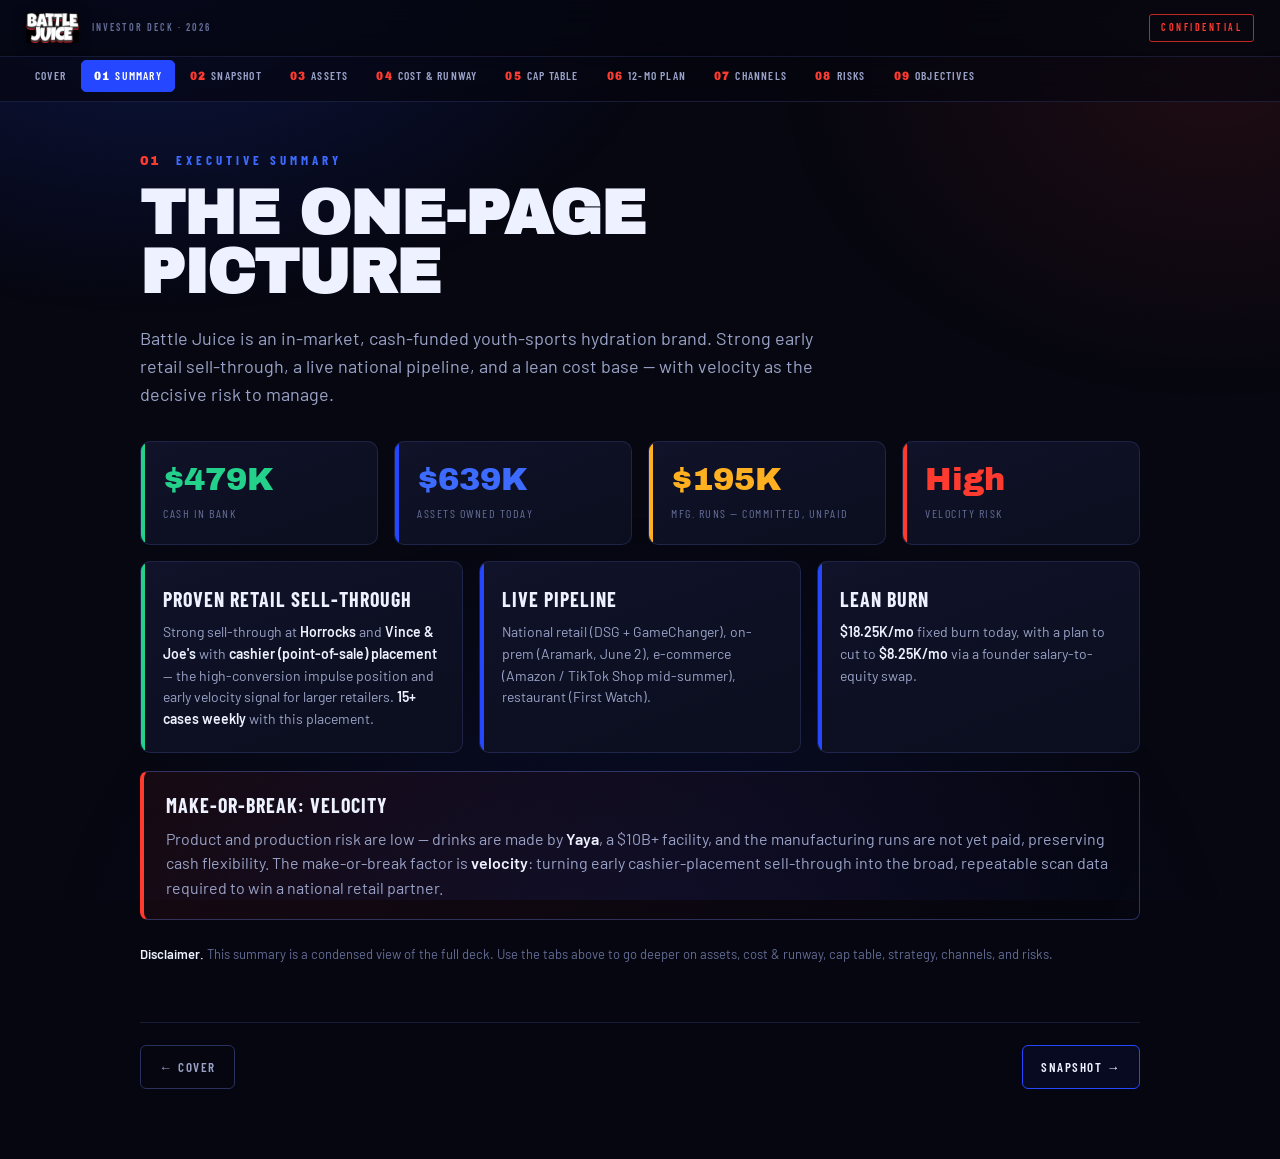
==== 01-summary.html @ b346c9bf "Add Battle Juice investor deck with branding and sell-through metrics. Multi-page static deck with u" ====
<!DOCTYPE html>
<html lang="en"><head><meta charset="UTF-8">
<meta name="viewport" content="width=device-width, initial-scale=1.0">
<meta name="description" content="Confidential investor overview for Battle Juice, Inc. — a cash-funded youth-sports hydration brand with early retail sell-through, a live national pipeline, and lean burn.">
<link rel="icon" href="assets/favicon.ico" sizes="any">
<link rel="icon" type="image/png" sizes="32x32" href="assets/favicon-32.png">
<link rel="icon" type="image/png" sizes="16x16" href="assets/favicon-16.png">
<link rel="apple-touch-icon" sizes="180x180" href="assets/apple-touch-icon.png">
<meta name="theme-color" content="#05060f">
<link rel="manifest" href="assets/site.webmanifest">
<meta property="og:type" content="website">
<meta property="og:site_name" content="Battle Juice">
<meta property="og:title" content="Battle Juice — Summary">
<meta property="og:description" content="Confidential investor overview for Battle Juice, Inc. — a cash-funded youth-sports hydration brand with early retail sell-through, a live national pipeline, and lean burn.">
<meta property="og:image" content="assets/og-image.png">
<meta property="og:image:width" content="1200">
<meta property="og:image:height" content="630">
<meta property="og:image:alt" content="Battle Juice investor deck — confidential overview of a cash-funded youth-sports hydration brand with early retail sell-through and national pipeline.">
<meta name="twitter:card" content="summary_large_image">
<meta name="twitter:title" content="Battle Juice — Summary">
<meta name="twitter:description" content="Confidential investor overview for Battle Juice, Inc. — a cash-funded youth-sports hydration brand with early retail sell-through, a live national pipeline, and lean burn.">
<meta name="twitter:image" content="assets/og-image.png">

<title>Battle Juice — Summary</title>
<link rel="preconnect" href="https://fonts.googleapis.com">
<link rel="preconnect" href="https://fonts.gstatic.com" crossorigin>
<link href="https://fonts.googleapis.com/css2?family=Archivo+Black&family=Barlow+Condensed:wght@500;600;700&family=Barlow:wght@400;500;600;700&display=swap" rel="stylesheet">
<link rel="stylesheet" href="styles.css">
</head><body>
<div class="topbar">
  <div class="brand-mini"><img class="bj-logo" src="assets/battle-juice-logo.png" alt="Battle Juice"><span class="tag">Investor Deck · 2026</span></div>
  <span class="confidential">Confidential</span>
</div>
<nav class="tabs"><a class="" href="index.html">Cover</a><a class="active" href="01-summary.html"><span class="n">01</span>Summary</a><a class="" href="02-snapshot.html"><span class="n">02</span>Snapshot</a><a class="" href="03-assets.html"><span class="n">03</span>Assets</a><a class="" href="04-cost.html"><span class="n">04</span>Cost & Runway</a><a class="" href="05-captable.html"><span class="n">05</span>Cap Table</a><a class="" href="06-strategy.html"><span class="n">06</span>12-Mo Plan</a><a class="" href="07-channels.html"><span class="n">07</span>Channels</a><a class="" href="08-risks.html"><span class="n">08</span>Risks</a><a class="" href="09-objectives.html"><span class="n">09</span>Objectives</a></nav>
<section class="page" id="01-summary">
  <div class="page-head"><span class="page-num">01</span><span class="kicker">Executive Summary</span></div>
  <h1>The one-page<br>picture</h1>
  <p class="lead">Battle Juice is an in-market, cash-funded youth-sports hydration brand. Strong early retail sell-through, a live national pipeline, and a lean cost base — with velocity as the decisive risk to manage.</p>

  <div class="grid g4" style="margin-top:24px">
    <div class="card good"><div class="stat green">$479K</div><div class="stat-label">Cash in bank</div></div>
    <div class="card"><div class="stat blue">$639K</div><div class="stat-label">Assets owned today</div></div>
    <div class="card warn"><div class="stat amber">$195K</div><div class="stat-label">Mfg. runs — committed, unpaid</div></div>
    <div class="card red"><div class="stat red">High</div><div class="stat-label">Velocity risk</div></div>
  </div>

  <div class="grid g3" style="margin-top:16px">
    <div class="card good">
      <h3>Proven retail sell-through</h3>
      <p style="margin:0;font-size:14px">Strong sell-through at <strong>Horrocks</strong> and <strong>Vince &amp; Joe's</strong> with <strong>cashier (point-of-sale) placement</strong> — the high-conversion impulse position and early velocity signal for larger retailers. <strong>15+ cases weekly</strong> with this placement.</p>
    </div>
    <div class="card">
      <h3>Live pipeline</h3>
      <p style="margin:0;font-size:14px">National retail (DSG + GameChanger), on-prem (Aramark, June 2), e-commerce (Amazon / TikTok Shop mid-summer), restaurant (First Watch).</p>
    </div>
    <div class="card">
      <h3>Lean burn</h3>
      <p style="margin:0;font-size:14px"><strong>$18.25K/mo</strong> fixed burn today, with a plan to cut to <strong>$8.25K/mo</strong> via a founder salary-to-equity swap.</p>
    </div>
  </div>

  <div class="callout" style="margin-top:18px">
    <h3>Make-or-break: velocity</h3>
    <p style="margin:0">Product and production risk are low — drinks are made by <strong>Yaya</strong>, a $10B+ facility, and the manufacturing runs are not yet paid, preserving cash flexibility. The make-or-break factor is <strong>velocity</strong>: turning early cashier-placement sell-through into the broad, repeatable scan data required to win a national retail partner.</p>
  </div>

  <p class="disclaimer" style="font-size:13px;color:var(--text-faint);margin-top:6px"><strong>Disclaimer.</strong> This summary is a condensed view of the full deck. Use the tabs above to go deeper on assets, cost &amp; runway, cap table, strategy, channels, and risks.</p>
<div class="pgflow"><a class="prev" href="index.html">← Cover</a><span class="spacer"></span><a class="next" href="02-snapshot.html">Snapshot →</a></div></section>
<script>
// active tab underline already set server-side; smooth anchor only
</script>
</body></html>
---- styles.css ----
/* ===== Battle Juice — Investor Deck shared styles ===== */
:root{
  --bj-blue:#2547ff;--bj-blue-bright:#3d6bff;--bj-blue-deep:#0a1c8c;
  --bj-red:#ff3b30;--bj-red-deep:#c4271f;--wdp-pink:#FF1C53;
  --ink:#05060f;--ink-2:#0b0e1e;--panel:#101329;--panel-2:#161a36;
  --line:rgba(120,140,255,.16);--line-strong:rgba(120,140,255,.32);
  --text:#eef1ff;--text-dim:#9aa3c7;--text-faint:#646d96;
  --good:#23d18b;--warn:#ffb020;--bad:#ff5a52;--maxw:1080px;
}
*{box-sizing:border-box;margin:0;padding:0}
html{scroll-behavior:smooth}
body{
  font-family:'Barlow',system-ui,sans-serif;background:var(--ink);color:var(--text);
  line-height:1.55;-webkit-font-smoothing:antialiased;overflow-x:hidden;min-height:100vh;
}
body::before{content:"";position:fixed;inset:0;z-index:0;pointer-events:none;
  background:
    radial-gradient(900px 600px at 12% -5%, rgba(37,71,255,.22), transparent 60%),
    radial-gradient(800px 600px at 95% 8%, rgba(255,59,48,.10), transparent 55%),
    radial-gradient(1000px 800px at 50% 110%, rgba(37,71,255,.12), transparent 60%);}
body::after{content:"";position:fixed;inset:0;z-index:0;pointer-events:none;opacity:.5;
  background-image:url("data:image/svg+xml,%3Csvg xmlns='http://www.w3.org/2000/svg' width='120' height='120'%3E%3Cfilter id='n'%3E%3CfeTurbulence type='fractalNoise' baseFrequency='.9' numOctaves='2' stitchTiles='stitch'/%3E%3C/filter%3E%3Crect width='100%25' height='100%25' filter='url(%23n)' opacity='.04'/%3E%3C/svg%3E");}

/* top bar */
.topbar{position:fixed;top:0;left:0;right:0;z-index:50;display:flex;align-items:center;justify-content:space-between;
  padding:13px 26px;background:rgba(5,6,15,.78);backdrop-filter:blur(14px);border-bottom:1px solid var(--line);}
.brand-mini{display:flex;align-items:center;gap:13px}
.brand-mini .bj-logo{height:30px;width:auto;display:block;filter:drop-shadow(0 2px 6px rgba(0,0,0,.5))}
.brand-mini .mark{font-family:'Archivo Black',sans-serif;font-size:17px;letter-spacing:-.5px;line-height:.85;
  color:var(--bj-blue-bright);text-shadow:2px 2px 0 var(--bj-blue-deep), 3px 3px 0 var(--bj-red);transform:skewX(-6deg);}
.brand-mini .tag{font-family:'Barlow Condensed',sans-serif;font-weight:600;text-transform:uppercase;letter-spacing:2px;font-size:10px;color:var(--text-faint);}
.confidential{font-family:'Barlow Condensed',sans-serif;font-weight:600;text-transform:uppercase;letter-spacing:2.5px;font-size:10px;
  color:var(--bj-red);border:1px solid var(--bj-red-deep);padding:5px 11px;border-radius:3px;}

/* page tab nav */
.tabs{position:fixed;top:51px;left:0;right:0;z-index:49;display:flex;gap:2px;flex-wrap:wrap;
  padding:9px 22px;background:rgba(5,6,15,.62);backdrop-filter:blur(10px);border-bottom:1px solid var(--line);}
.tabs a{font-family:'Barlow Condensed',sans-serif;font-weight:600;text-transform:uppercase;letter-spacing:1.2px;
  font-size:11.5px;color:var(--text-dim);text-decoration:none;padding:6px 12px;border-radius:5px;border:1px solid transparent;transition:all .2s;}
.tabs a:hover{color:var(--text);background:rgba(37,71,255,.08);border-color:var(--line)}
.tabs a.active{color:#fff;background:var(--bj-blue);border-color:var(--bj-blue)}
.tabs a .n{color:var(--bj-red);margin-right:5px;font-family:'Archivo Black',sans-serif;font-size:10px}
.tabs a.active .n{color:#fff}

/* shell */
.page{position:relative;z-index:1;max-width:var(--maxw);margin:0 auto;padding:150px 40px 70px;min-height:100vh;
  display:flex;flex-direction:column;justify-content:center;}
.page-head{display:flex;align-items:baseline;gap:16px;margin-bottom:8px}
.page-num{font-family:'Archivo Black',sans-serif;font-size:13px;color:var(--bj-red);letter-spacing:1px;}
.kicker{font-family:'Barlow Condensed',sans-serif;font-weight:700;text-transform:uppercase;letter-spacing:4px;font-size:13px;color:var(--bj-blue-bright);}
h1{font-family:'Archivo Black',sans-serif;font-size:clamp(34px,5.5vw,62px);line-height:.95;letter-spacing:-1px;margin:6px 0 22px;text-transform:uppercase;}
h2{font-family:'Archivo Black',sans-serif;font-size:clamp(26px,3.6vw,40px);line-height:1;letter-spacing:-.5px;margin:0 0 18px;text-transform:uppercase;}
h3{font-family:'Barlow Condensed',sans-serif;font-weight:700;font-size:20px;text-transform:uppercase;letter-spacing:1px;margin:0 0 6px;color:var(--text);}
.lead{font-size:18px;color:var(--text-dim);max-width:680px;margin-bottom:8px}
p{color:var(--text-dim);margin-bottom:12px}
strong{color:var(--text);font-weight:600}
.accent{color:var(--bj-blue-bright)}.accent-red{color:var(--bj-red)}

/* page footer nav (prev/next) */
.pgflow{display:flex;justify-content:space-between;align-items:center;margin-top:46px;padding-top:22px;border-top:1px solid var(--line);gap:14px}
.pgflow a{font-family:'Barlow Condensed',sans-serif;font-weight:600;text-transform:uppercase;letter-spacing:1.5px;font-size:13px;
  color:var(--text-dim);text-decoration:none;padding:11px 18px;border:1px solid var(--line-strong);border-radius:6px;transition:all .2s;}
.pgflow a:hover{color:#fff;border-color:var(--bj-blue);background:rgba(37,71,255,.1)}
.pgflow a.next{color:var(--text);border-color:var(--bj-blue);background:rgba(37,71,255,.08)}
.pgflow .spacer{flex:1}

/* cover */
.cover{text-align:center;align-items:center;min-height:100vh;padding-top:170px;}
.cover-logo{width:min(680px,86vw);height:auto;display:block;margin:0 auto;filter:drop-shadow(0 16px 40px rgba(255,59,48,.22)) drop-shadow(0 6px 18px rgba(0,0,0,.6));}
.logo-word{font-family:'Archivo Black',sans-serif;line-height:.82;letter-spacing:-2px;text-transform:uppercase;transform:skewX(-7deg);
  color:var(--bj-blue-bright);text-shadow:4px 4px 0 var(--bj-blue-deep),6px 6px 0 var(--bj-blue-deep),9px 9px 0 var(--bj-red),11px 11px 0 var(--bj-red-deep);}
.logo-word .l1,.logo-word .l2{font-size:clamp(54px,11vw,128px);display:block}
.cover-sub{font-family:'Barlow Condensed',sans-serif;font-weight:600;text-transform:uppercase;letter-spacing:6px;font-size:clamp(13px,2vw,18px);color:var(--text-dim);margin-top:28px;}
.cover-meta{margin-top:50px;display:grid;grid-template-columns:repeat(4,1fr);border:1px solid var(--line);border-radius:6px;overflow:hidden;max-width:820px;width:100%;}
.cover-meta div{padding:18px 22px;border-right:1px solid var(--line);font-family:'Barlow Condensed',sans-serif;}
.cover-meta div:last-child{border-right:none}
.cover-meta .ml{font-size:11px;text-transform:uppercase;letter-spacing:2px;color:var(--text-faint)}
.cover-meta .mv{font-size:18px;color:var(--text);font-weight:600;margin-top:3px}
.wdp-badge{margin-top:40px;display:flex;flex-direction:column;align-items:center;gap:10px}
.wdp-badge .lbl{font-family:'Barlow Condensed',sans-serif;text-transform:uppercase;letter-spacing:3px;font-size:11px;color:var(--text-faint)}
.wdp-badge img{width:min(340px,72vw);height:auto;filter:drop-shadow(0 6px 18px rgba(255,28,83,.3))}

/* cards / grids */
.grid{display:grid;gap:16px}
.g2{grid-template-columns:repeat(2,1fr)}.g3{grid-template-columns:repeat(3,1fr)}.g4{grid-template-columns:repeat(4,1fr)}
.card{background:linear-gradient(160deg,var(--panel),var(--ink-2));border:1px solid var(--line);border-radius:10px;padding:22px;position:relative;overflow:hidden;transition:transform .25s,border-color .25s;}
.card:hover{transform:translateY(-3px);border-color:var(--line-strong)}
.card::before{content:"";position:absolute;top:0;left:0;width:4px;height:100%;background:var(--bj-blue);}
.card.red::before{background:var(--bj-red)}.card.good::before{background:var(--good)}.card.warn::before{background:var(--warn)}
.stat{font-family:'Archivo Black',sans-serif;font-size:32px;line-height:1;color:var(--text)}
.stat.blue{color:var(--bj-blue-bright)}.stat.red{color:var(--bj-red)}.stat.green{color:var(--good)}.stat.amber{color:var(--warn)}
.stat-label{font-family:'Barlow Condensed',sans-serif;text-transform:uppercase;letter-spacing:1.5px;font-size:12px;color:var(--text-faint);margin-top:8px}

/* ledger table */
.ledger{width:100%;border-collapse:collapse;margin-top:8px}
.ledger th{text-align:left;font-family:'Barlow Condensed',sans-serif;text-transform:uppercase;letter-spacing:1.5px;font-size:12px;color:var(--bj-blue-bright);padding:12px 14px;border-bottom:2px solid var(--line-strong);}
.ledger th.r,.ledger td.r{text-align:right;font-variant-numeric:tabular-nums}
.ledger td{padding:13px 14px;border-bottom:1px solid var(--line);color:var(--text-dim);font-size:15px}
.ledger td strong{color:var(--text)}
.ledger tr:hover td{background:rgba(37,71,255,.05)}
.ledger .total td{border-top:2px solid var(--bj-blue);border-bottom:none;font-family:'Archivo Black',sans-serif;color:var(--text);font-size:17px;padding-top:16px;}
.ledger .total td.r{color:var(--bj-blue-bright)}
.ledger .subtot td{border-top:1px dashed var(--line-strong);font-weight:600;color:var(--text)}
.ledger .subtot td.r{color:var(--warn)}
.tag-pill{display:inline-block;font-family:'Barlow Condensed',sans-serif;text-transform:uppercase;letter-spacing:1px;font-size:11px;font-weight:600;padding:3px 9px;border-radius:20px;}
.pill-cash{background:rgba(35,209,139,.14);color:var(--good)}
.pill-phys{background:rgba(37,71,255,.16);color:var(--bj-blue-bright)}
.pill-inv{background:rgba(255,176,32,.14);color:var(--warn)}
.pill-commit{background:rgba(255,59,48,.14);color:var(--bj-red)}

/* risk meter */
.risk{display:flex;align-items:center;gap:14px;margin-top:10px}
.risk-bar{flex:1;height:8px;border-radius:8px;background:var(--panel-2);overflow:hidden}
.risk-fill{height:100%;border-radius:8px}
.risk-lvl{font-family:'Barlow Condensed',sans-serif;text-transform:uppercase;letter-spacing:1.5px;font-size:12px;font-weight:700;min-width:74px;text-align:right}
.lo .risk-fill{width:14%;background:var(--good)}.lo .risk-lvl{color:var(--good)}
.lomed .risk-fill{width:34%;background:#7fd14b}.lomed .risk-lvl{color:#7fd14b}
.med .risk-fill{width:55%;background:var(--warn)}.med .risk-lvl{color:var(--warn)}
.medhi .risk-fill{width:72%;background:#ff8a3d}.medhi .risk-lvl{color:#ff8a3d}
.hi .risk-fill{width:90%;background:var(--bad)}.hi .risk-lvl{color:var(--bad)}

/* timeline */
.timeline{position:relative;margin-top:20px;padding-left:6px}
.tl-item{position:relative;padding:0 0 26px 38px;border-left:2px solid var(--line-strong)}
.tl-item:last-child{border-left-color:transparent}
.tl-dot{position:absolute;left:-9px;top:2px;width:16px;height:16px;border-radius:50%;background:var(--bj-blue);border:3px solid var(--ink);box-shadow:0 0 0 2px var(--bj-blue)}
.tl-item.red .tl-dot{background:var(--bj-red);box-shadow:0 0 0 2px var(--bj-red)}
.tl-when{font-family:'Barlow Condensed',sans-serif;text-transform:uppercase;letter-spacing:2px;font-size:12px;color:var(--bj-red);font-weight:700}
.tl-title{font-family:'Barlow Condensed',sans-serif;font-weight:700;font-size:19px;text-transform:uppercase;letter-spacing:.5px;margin:2px 0 4px}

/* chips */
.chips{display:flex;flex-wrap:wrap;gap:9px;margin-top:14px}
.chip{font-family:'Barlow Condensed',sans-serif;font-weight:600;text-transform:uppercase;letter-spacing:1px;font-size:13px;padding:8px 14px;border-radius:5px;border:1px solid var(--line-strong);background:var(--panel);color:var(--text-dim);transition:all .2s;}
.chip:hover{border-color:var(--bj-blue);color:var(--text);background:rgba(37,71,255,.08)}
.chip.hot{border-color:var(--bj-red-deep);color:var(--bj-red)}
.chip.live{border-color:var(--good);color:var(--good)}

.callout{border:1px solid var(--line-strong);border-left:4px solid var(--bj-red);background:linear-gradient(120deg,rgba(255,59,48,.07),transparent);border-radius:8px;padding:18px 22px;margin:18px 0;}
.callout.blue{border-left-color:var(--bj-blue);background:linear-gradient(120deg,rgba(37,71,255,.08),transparent)}
.callout.good{border-left-color:var(--good);background:linear-gradient(120deg,rgba(35,209,139,.08),transparent)}
.callout h3{margin-bottom:6px}

ul.clean{list-style:none;margin-top:10px}
ul.clean li{position:relative;padding:7px 0 7px 26px;color:var(--text-dim);border-bottom:1px solid var(--line)}
ul.clean li:last-child{border-bottom:none}
ul.clean li::before{content:"";position:absolute;left:0;top:15px;width:9px;height:9px;background:var(--bj-blue);transform:rotate(45deg)}
ul.clean li strong{color:var(--text)}

.divider-num{font-family:'Archivo Black',sans-serif;font-size:clamp(80px,16vw,200px);line-height:.8;color:transparent;-webkit-text-stroke:2px var(--line-strong);position:absolute;right:30px;top:130px;z-index:0;pointer-events:none;user-select:none;}

.docfoot{position:relative;z-index:1;text-align:center;padding:40px 40px 60px;border-top:1px solid var(--line);}
.docfoot .mark{font-family:'Archivo Black',sans-serif;font-size:24px;color:var(--bj-blue-bright);text-shadow:2px 2px 0 var(--bj-blue-deep),4px 4px 0 var(--bj-red);transform:skewX(-6deg);display:inline-block;margin-bottom:12px;}
.docfoot .foot-logo{height:46px;width:auto;display:inline-block;margin-bottom:14px;filter:drop-shadow(0 4px 12px rgba(0,0,0,.5))}
.docfoot p{font-size:12px;color:var(--text-faint);max-width:640px;margin:0 auto 8px}

@media(max-width:760px){
  .g2,.g3,.g4{grid-template-columns:1fr}
  .page{padding:170px 20px 60px}
  .cover-meta{grid-template-columns:1fr}
  .cover-meta div{border-right:none;border-bottom:1px solid var(--line)}
  .tabs{overflow-x:auto;flex-wrap:nowrap;white-space:nowrap}
}
@media print{
  .topbar,.tabs,.pgflow{display:none}
  .page{min-height:auto;padding:40px 30px;page-break-after:always}
  body::before,body::after{display:none}
}
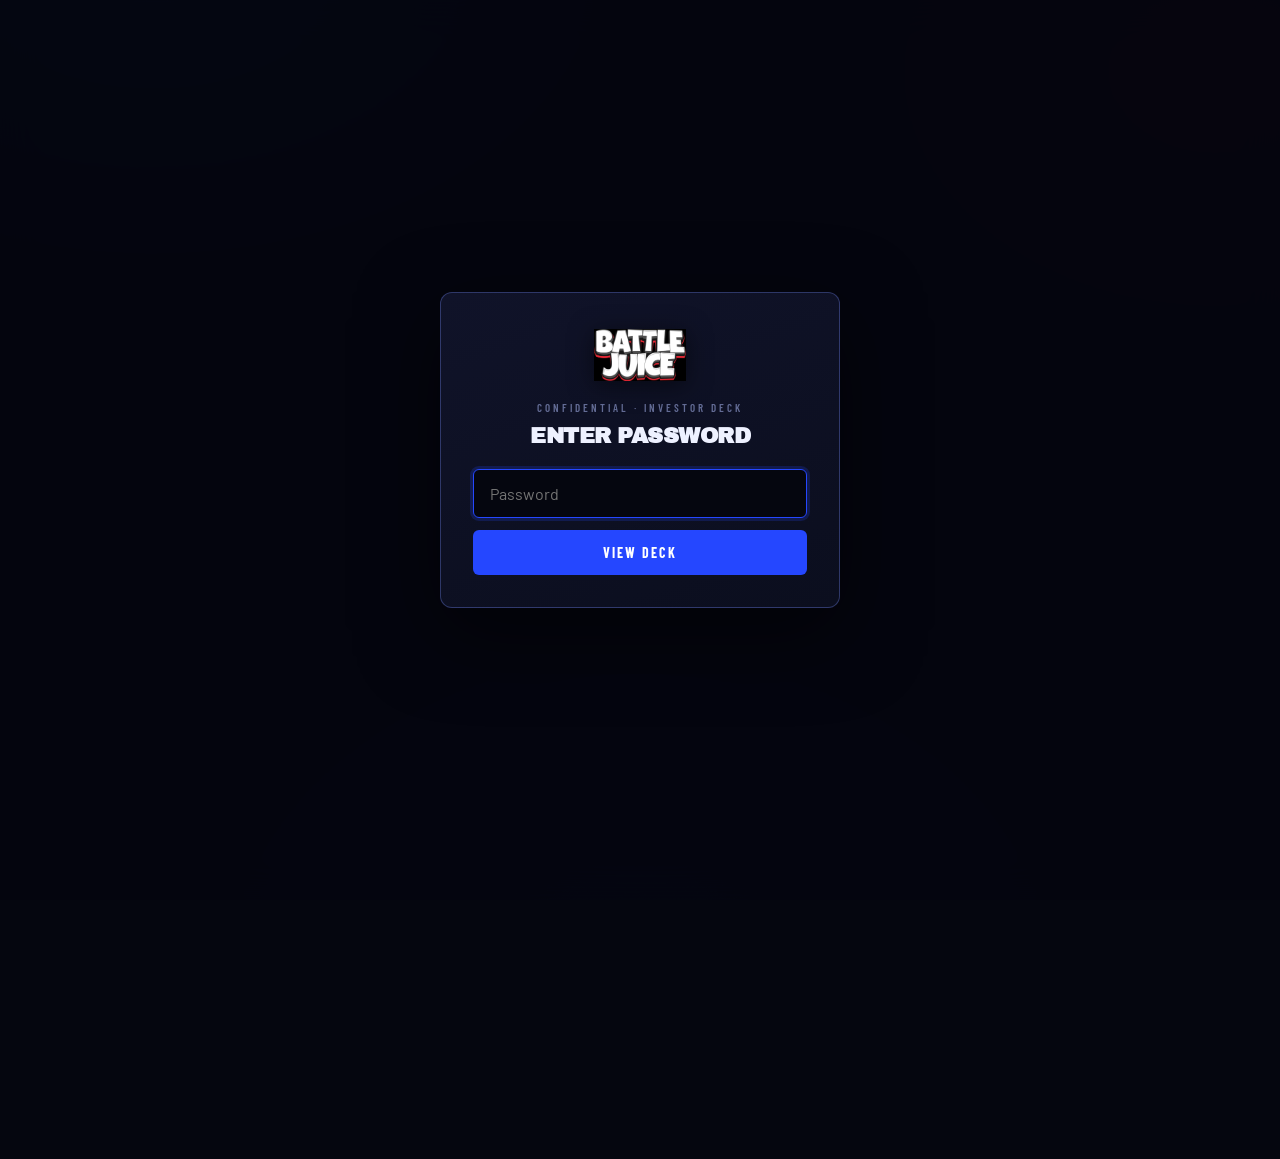
==== commit 976bed5c: "Add password gate for confidential deck access. Session-based unlock persists across pages; password" ====
--- a/01-summary.html
+++ b/01-summary.html
@@ -9,23 +9,25 @@
 <meta name="theme-color" content="#05060f">
 <link rel="manifest" href="assets/site.webmanifest">
 <meta property="og:type" content="website">
+<meta property="og:url" content="https://adventurini.github.io/battle-juice-deck/01-summary.html">
 <meta property="og:site_name" content="Battle Juice">
 <meta property="og:title" content="Battle Juice — Summary">
 <meta property="og:description" content="Confidential investor overview for Battle Juice, Inc. — a cash-funded youth-sports hydration brand with early retail sell-through, a live national pipeline, and lean burn.">
-<meta property="og:image" content="assets/og-image.png">
+<meta property="og:image" content="https://adventurini.github.io/battle-juice-deck/assets/og-image.png">
 <meta property="og:image:width" content="1200">
 <meta property="og:image:height" content="630">
 <meta property="og:image:alt" content="Battle Juice investor deck — confidential overview of a cash-funded youth-sports hydration brand with early retail sell-through and national pipeline.">
 <meta name="twitter:card" content="summary_large_image">
 <meta name="twitter:title" content="Battle Juice — Summary">
 <meta name="twitter:description" content="Confidential investor overview for Battle Juice, Inc. — a cash-funded youth-sports hydration brand with early retail sell-through, a live national pipeline, and lean burn.">
-<meta name="twitter:image" content="assets/og-image.png">
+<meta name="twitter:image" content="https://adventurini.github.io/battle-juice-deck/assets/og-image.png">
 
 <title>Battle Juice — Summary</title>
 <link rel="preconnect" href="https://fonts.googleapis.com">
 <link rel="preconnect" href="https://fonts.gstatic.com" crossorigin>
 <link href="https://fonts.googleapis.com/css2?family=Archivo+Black&family=Barlow+Condensed:wght@500;600;700&family=Barlow:wght@400;500;600;700&display=swap" rel="stylesheet">
 <link rel="stylesheet" href="styles.css">
+<script src="gate.js"></script>
 </head><body>
 <div class="topbar">
   <div class="brand-mini"><img class="bj-logo" src="assets/battle-juice-logo.png" alt="Battle Juice"><span class="tag">Investor Deck · 2026</span></div>
--- a/styles.css
+++ b/styles.css
@@ -160,6 +160,21 @@
   .cover-meta div{border-right:none;border-bottom:1px solid var(--line)}
   .tabs{overflow-x:auto;flex-wrap:nowrap;white-space:nowrap}
 }
+/* password gate */
+html.gate-locked body{overflow:hidden}
+html.gate-locked body > :not(#deck-gate){visibility:hidden}
+#deck-gate{position:fixed;inset:0;z-index:9999;display:flex;align-items:center;justify-content:center;padding:24px;background:rgba(5,6,15,.92);backdrop-filter:blur(18px)}
+.gate-panel{width:min(400px,100%);text-align:center;padding:36px 32px 32px;border:1px solid var(--line-strong);border-radius:12px;background:linear-gradient(160deg,var(--panel),var(--ink-2));box-shadow:0 24px 80px rgba(0,0,0,.55)}
+.gate-logo{height:52px;width:auto;margin:0 auto 18px;display:block;filter:drop-shadow(0 4px 12px rgba(0,0,0,.5))}
+.gate-kicker{font-family:'Barlow Condensed',sans-serif;font-weight:600;text-transform:uppercase;letter-spacing:3px;font-size:11px;color:var(--text-faint);margin:0 0 8px}
+.gate-title{font-family:'Archivo Black',sans-serif;font-size:22px;text-transform:uppercase;letter-spacing:-.5px;margin:0 0 22px;color:var(--text)}
+#deck-gate-form{display:flex;flex-direction:column;gap:12px}
+#deck-gate-input{font-family:'Barlow',sans-serif;font-size:16px;padding:14px 16px;border-radius:6px;border:1px solid var(--line-strong);background:var(--ink);color:var(--text);outline:none}
+#deck-gate-input:focus{border-color:var(--bj-blue);box-shadow:0 0 0 3px rgba(37,71,255,.2)}
+#deck-gate-form button{font-family:'Barlow Condensed',sans-serif;font-weight:700;text-transform:uppercase;letter-spacing:2px;font-size:14px;padding:14px;border:none;border-radius:6px;background:var(--bj-blue);color:#fff;cursor:pointer;transition:background .2s}
+#deck-gate-form button:hover{background:var(--bj-blue-bright)}
+.gate-error{margin:0;font-size:13px;color:var(--bj-red)}
+
 @media print{
   .topbar,.tabs,.pgflow{display:none}
   .page{min-height:auto;padding:40px 30px;page-break-after:always}
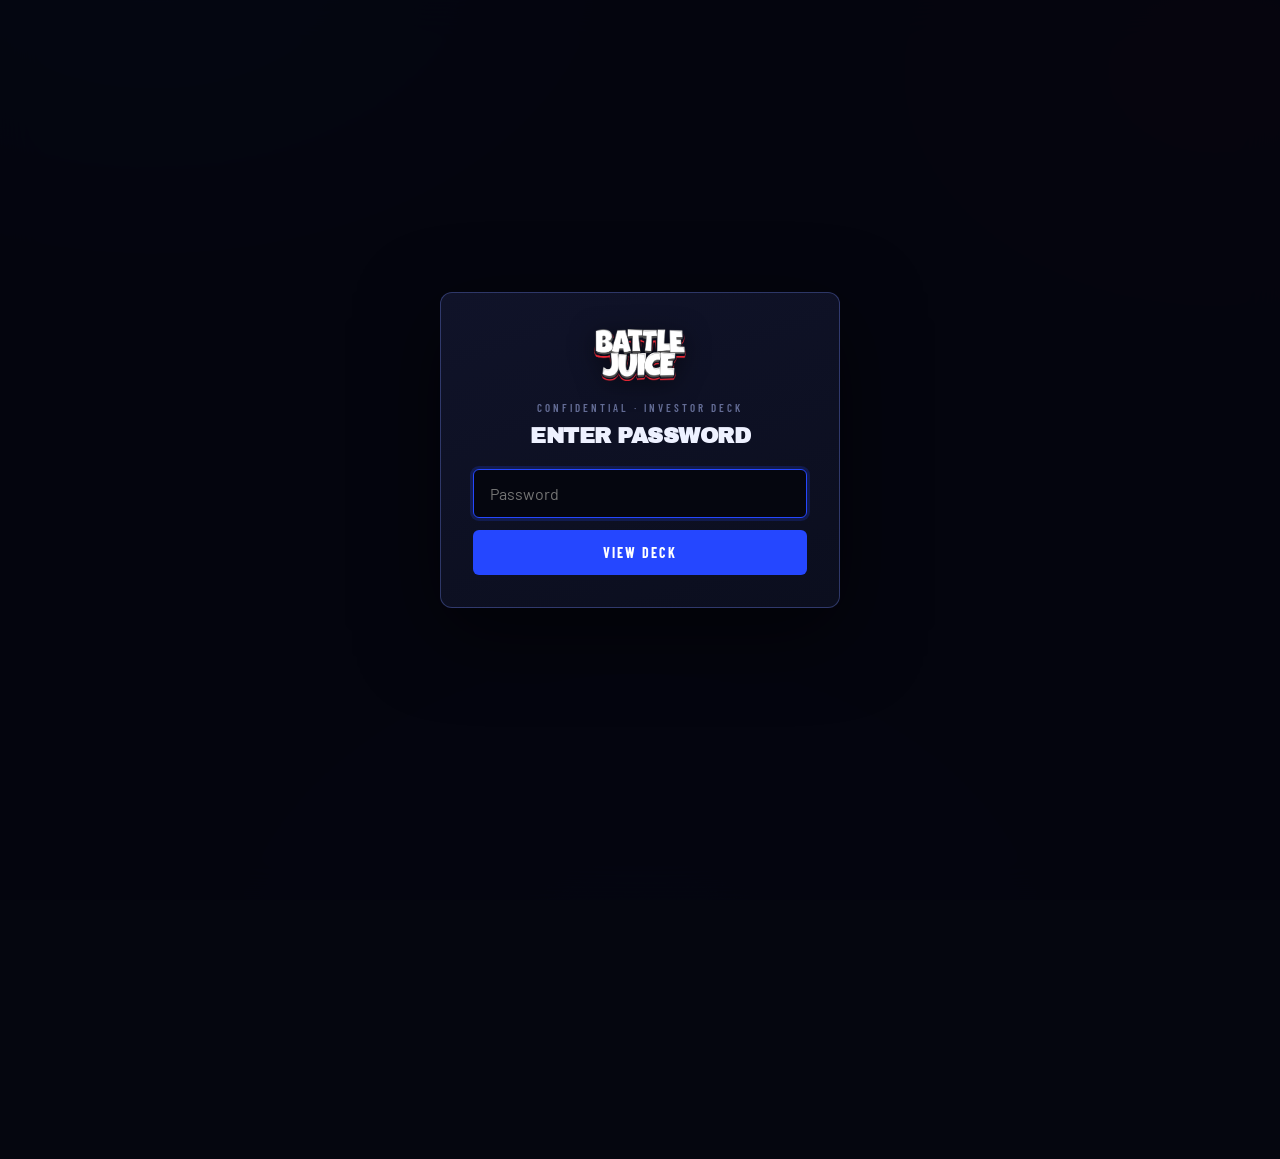
==== commit d424ee05: "Fix OG preview logo: composite transparent PNG on gradient. Improve background removal with flood-fi" ====
--- a/01-summary.html
+++ b/01-summary.html
@@ -9,18 +9,18 @@
 <meta name="theme-color" content="#05060f">
 <link rel="manifest" href="assets/site.webmanifest">
 <meta property="og:type" content="website">
-<meta property="og:url" content="https://adventurini.github.io/battle-juice-deck/01-summary.html">
+<meta property="og:url" content="https://battle-juice-deck.vercel.app/01-summary.html">
 <meta property="og:site_name" content="Battle Juice">
 <meta property="og:title" content="Battle Juice — Summary">
 <meta property="og:description" content="Confidential investor overview for Battle Juice, Inc. — a cash-funded youth-sports hydration brand with early retail sell-through, a live national pipeline, and lean burn.">
-<meta property="og:image" content="https://adventurini.github.io/battle-juice-deck/assets/og-image.png">
+<meta property="og:image" content="https://battle-juice-deck.vercel.app/assets/og-image.png">
 <meta property="og:image:width" content="1200">
 <meta property="og:image:height" content="630">
 <meta property="og:image:alt" content="Battle Juice investor deck — confidential overview of a cash-funded youth-sports hydration brand with early retail sell-through and national pipeline.">
 <meta name="twitter:card" content="summary_large_image">
 <meta name="twitter:title" content="Battle Juice — Summary">
 <meta name="twitter:description" content="Confidential investor overview for Battle Juice, Inc. — a cash-funded youth-sports hydration brand with early retail sell-through, a live national pipeline, and lean burn.">
-<meta name="twitter:image" content="https://adventurini.github.io/battle-juice-deck/assets/og-image.png">
+<meta name="twitter:image" content="https://battle-juice-deck.vercel.app/assets/og-image.png">
 
 <title>Battle Juice — Summary</title>
 <link rel="preconnect" href="https://fonts.googleapis.com">
--- a/styles.css
+++ b/styles.css
@@ -76,8 +76,7 @@
 .cover-meta div:last-child{border-right:none}
 .cover-meta .ml{font-size:11px;text-transform:uppercase;letter-spacing:2px;color:var(--text-faint)}
 .cover-meta .mv{font-size:18px;color:var(--text);font-weight:600;margin-top:3px}
-.wdp-badge{margin-top:40px;display:flex;flex-direction:column;align-items:center;gap:10px}
-.wdp-badge .lbl{font-family:'Barlow Condensed',sans-serif;text-transform:uppercase;letter-spacing:3px;font-size:11px;color:var(--text-faint)}
+.wdp-badge{margin-top:40px;display:flex;justify-content:center}
 .wdp-badge img{width:min(340px,72vw);height:auto;filter:drop-shadow(0 6px 18px rgba(255,28,83,.3))}
 
 /* cards / grids */
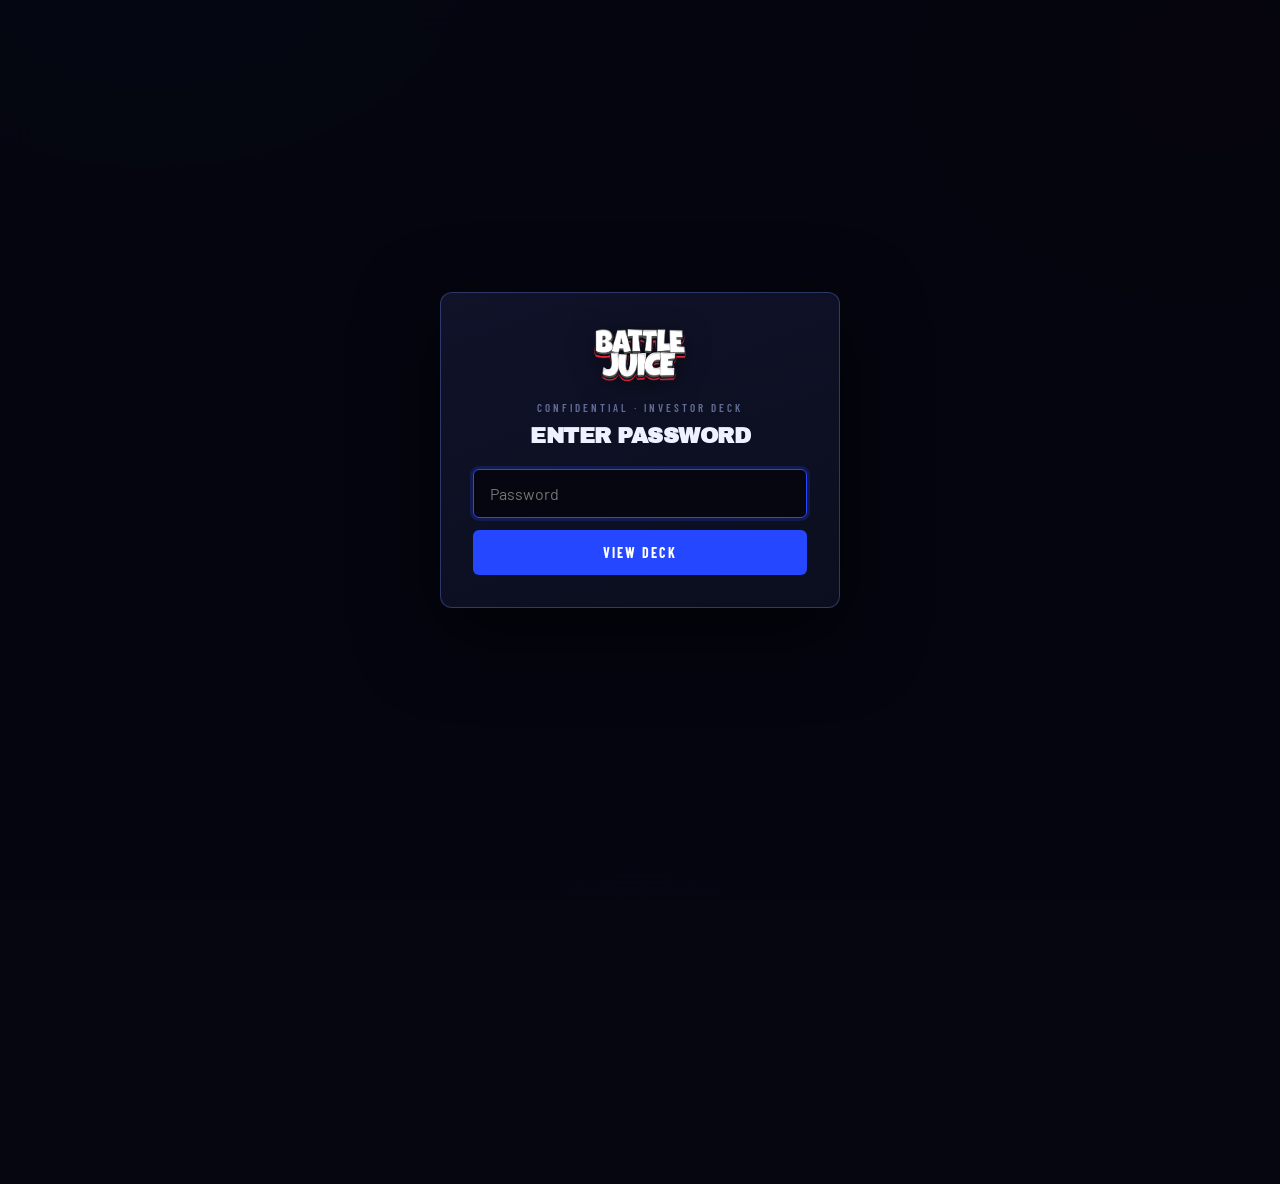
==== commit d43b7ce1: "Expand summary callout on velocity, retail, and post-partner targets. Clarify that winning national " ====
--- a/01-summary.html
+++ b/01-summary.html
@@ -62,8 +62,8 @@
   </div>
 
   <div class="callout" style="margin-top:18px">
-    <h3>Make-or-break: velocity</h3>
-    <p style="margin:0">Product and production risk are low — drinks are made by <strong>Yaya</strong>, a $10B+ facility, and the manufacturing runs are not yet paid, preserving cash flexibility. The make-or-break factor is <strong>velocity</strong>: turning early cashier-placement sell-through into the broad, repeatable scan data required to win a national retail partner.</p>
+    <h3>Make-or-break: velocity and retail</h3>
+    <p style="margin:0">Product and production risk are low — drinks are made by <strong>Yaya</strong>, a $10B+ facility, and the manufacturing runs are not yet paid, preserving cash flexibility. The make-or-break factor is <strong>velocity and retail</strong>: turning early cashier-placement sell-through into the broad, repeatable scan data required to win a national retail partner — and that path is <strong>not easy</strong>. Once a retail partner is secured — alongside on-prem, e-commerce, and other channels — the work shifts to building velocity fast enough to hit their door-level and chain-level velocity targets.</p>
   </div>
 
   <p class="disclaimer" style="font-size:13px;color:var(--text-faint);margin-top:6px"><strong>Disclaimer.</strong> This summary is a condensed view of the full deck. Use the tabs above to go deeper on assets, cost &amp; runway, cap table, strategy, channels, and risks.</p>
